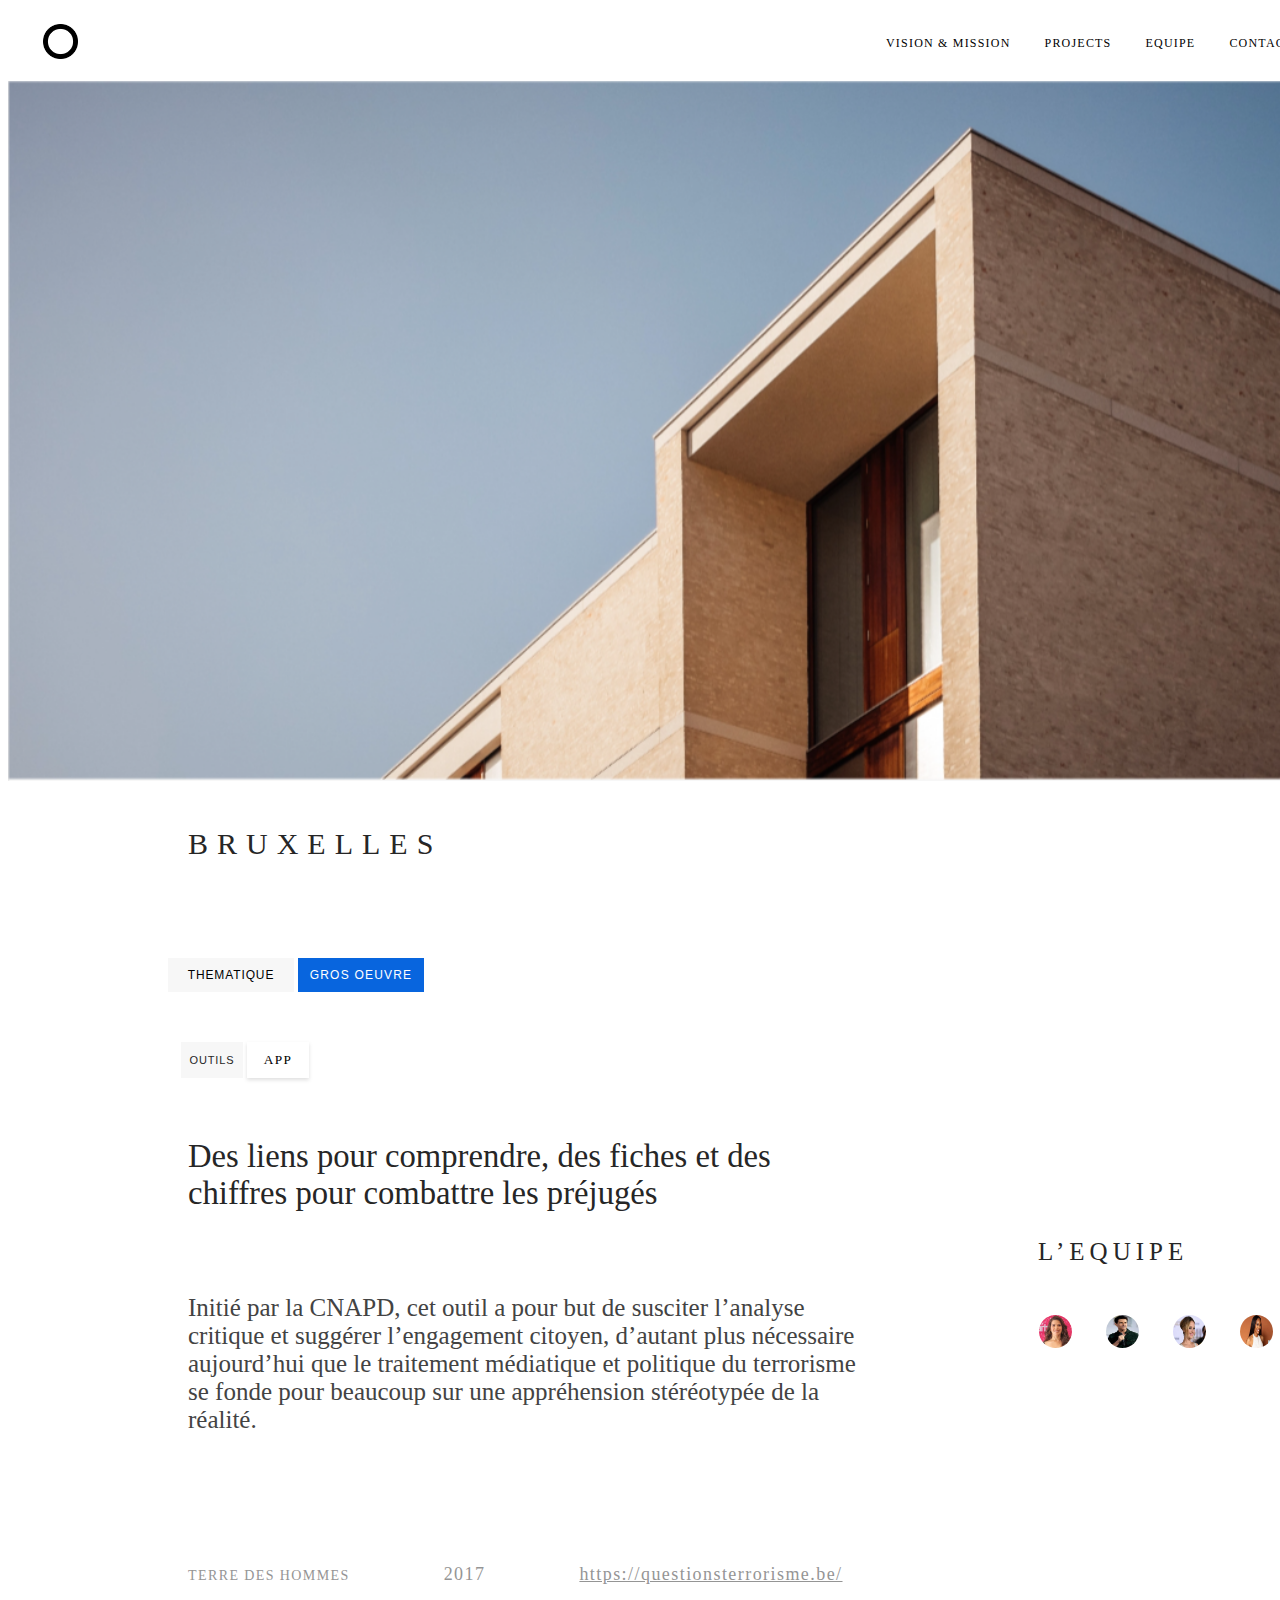
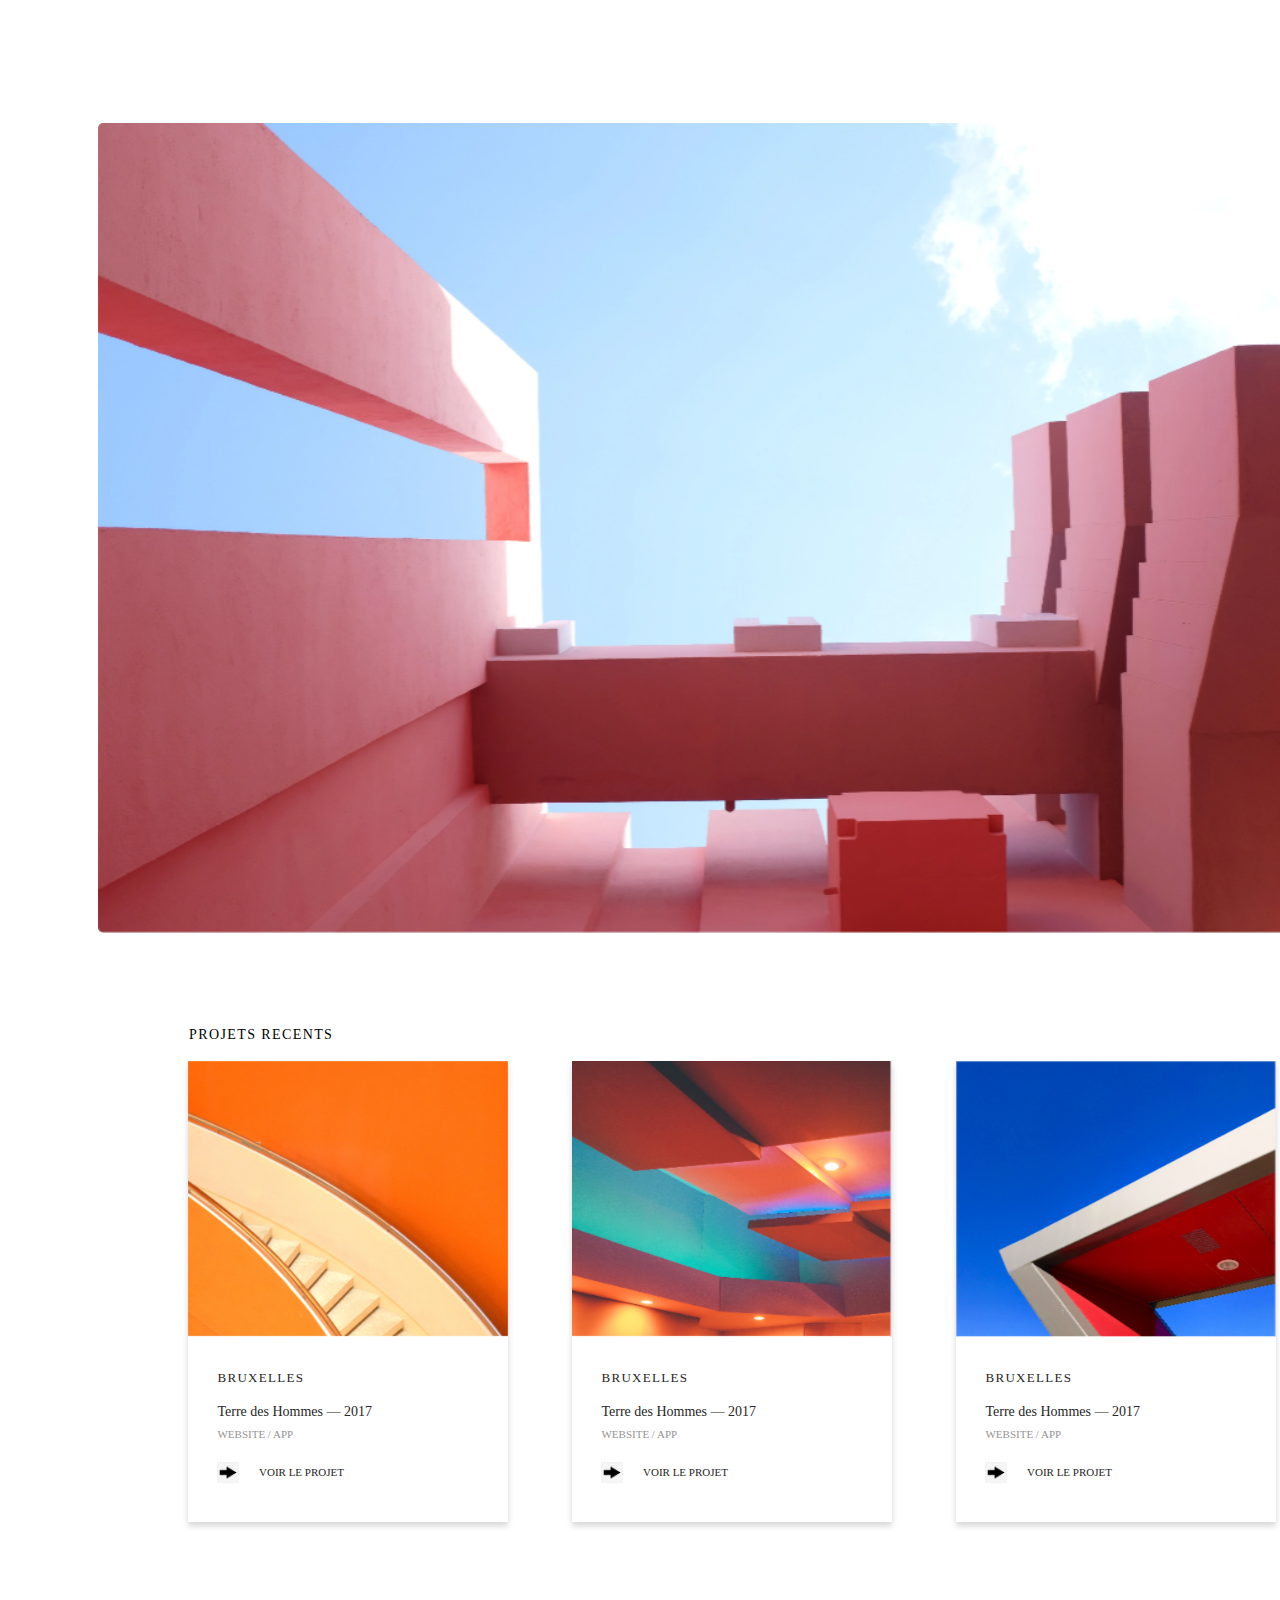
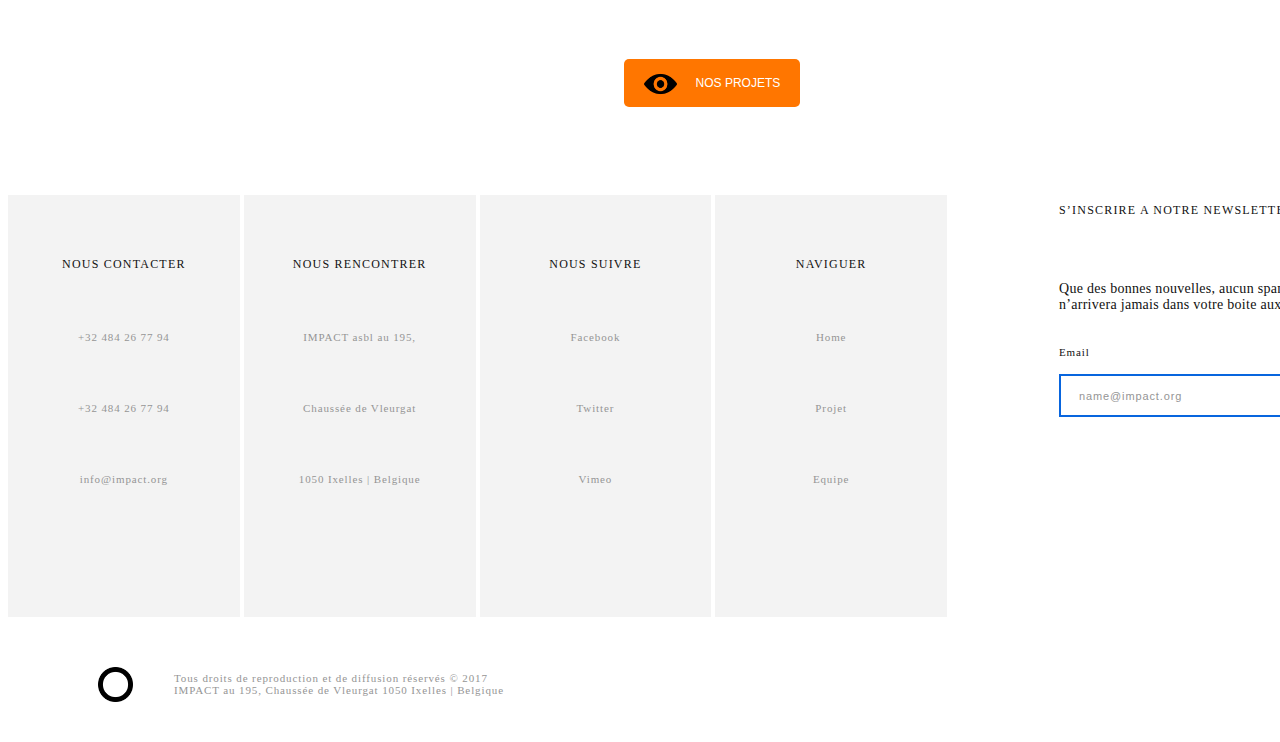
==== index.html @ a5f39573 "done" ====
<!DOCTYPE html>
<html lang="en">
<head>
    <meta charset="UTF-8">
    <meta name="viewport" content="width=device-width, initial-scale=1.0">
    <link rel="stylesheet" href="style.css">
    <title>for-me</title>
</head>
<body>
    <header>
        <a href="index.html">
            <img class="logo-1" src="img/logo.png" alt="logo">
        </a>
        <nav>
            <ul class="navigation">
                <li>
                    <a class="VISION-MISSION" href="#">VISION & MISSION</a>
                </li>
                <li>
                    <a class="PROJECTS" href="#">PROJECTS</a>
                </li>
                <li>
                    <a class="EQUIPE" href="#">EQUIPE</a>
                </li>
                <li>
                    <a class="CONTACT" href="#">CONTACT</a>
                </li>
            </ul>
        </nav>
    </header>
    <main>
        <section>
            <img class="first-image" src="img/img-1.png" alt="flat-image">
            <h3 class="first-image-title">BRUXELLES</h3>
            <div>
                <button class="thematique">THEMATIQUE</button>
                <button class="gros-button">GROS OEUVRE</button>
            </div>
            <div>
                <button class="outils">OUTILS</button>
                <button class="app-button">APP</button>
            </div>
        </section>
        <section>
            <div class="texts-div">
                <p class="text-1">Des liens pour comprendre, des fiches et des 
                    chiffres pour combattre les préjugés
                </p>
                <p class="text-2">Initié par la CNAPD, cet outil a pour but de susciter 
                    l’analyse critique et suggérer l’engagement citoyen, 
                    d’autant plus nécessaire aujourd’hui que le traitement
                    médiatique et politique du terrorisme se fonde pour 
                    beaucoup sur une appréhension stéréotypée 
                    de la réalité.
                </p>
            </div>
            <div class="image-bin">
                <h4 class="image-bin-title">L’EQUIPE</h4>
                <div class="image-holder">
                    <ul class="image-list">
                        <li>
                            <img class="photo" src="img/images (1).jpeg" alt="photo">
                            <div class="hide-it">
                                <div class="hide-par">
                                    <p class="hide-1">VIDEO <br> D’ANIMATION</p>
                                    <p class="hide-2">CONSEILLER SCIENTIFIQUE</p>
                                    <p class="hide-3">Bill Roy <br> et Snoopy</p>
                                </div>
                            </div>
                        </li>
                        <li>
                            <img class="photo" src="img/images (2).jpeg" alt="second-photo">
                            <div class="hide-it">
                                <div class="hide-par">
                                    <p class="hide-1">VIDEO <br> D’ANIMATION</p>
                                    <p class="hide-2">CONSEILLER SCIENTIFIQUE</p>
                                    <p class="hide-3">Bill Roy <br> et Snoopy</p>
                                </div>
                            </div>
                        </li>
                        <li>
                            <img class="photo" src="img/images (3).jpeg" alt="third-photo">
                            <div class="hide-it">
                                <div class="hide-par">
                                    <p class="hide-1">VIDEO <br> D’ANIMATION</p>
                                    <p class="hide-2">CONSEILLER SCIENTIFIQUE</p>
                                    <p class="hide-3">Bill Roy <br> et Snoopy</p>
                                </div>
                            </div>
                        </li>
                        <li>
                            <img class="photo" src="img/images (4).jpeg" alt="fourth-photo">
                            <div class="hide-it">
                                <div class="hide-par">
                                    <p class="hide-1">VIDEO <br> D’ANIMATION</p>
                                    <p class="hide-2">CONSEILLER SCIENTIFIQUE</p>
                                    <p class="hide-3">Bill Roy <br> et Snoopy</p>
                                </div>
                            </div>
                        </li>
                    </ul>
                </div>
            </div>
            <div class="last-3">
                <p class="last-3-text-1">TERRE DES HOMMES</p>
                <p class="last-3-text-2">2017</p>
                <p class="last-3-text-2">
                    <a href="https://questionsterrorisme.be/">https://questionsterrorisme.be/</a>
                </p>
            </div>
        </section>
        <section>
            <img class="second-image" src="img/img-2.png" alt="image">
        </section>
        <section>
            <p class="projets">PROJETS RECENTS</p>
            <div class="block-image3">
                <article class="block">
                    <img class="block-image" src="img/img-3.png" alt="image">
                    <p class="block-title-1">BRUXELLES</p>
                    <p class="block-title-2">Terre des Hommes — 2017</p>
                    <p class="block-title-3">WEBSITE / APP</p>
                    <div class="for-arrow">
                        <img class="arrow" src="img/arrow.png" alt="arrow-image">
                        <p class="for-arrow-title">VOIR LE PROJET</p>
                    </div>
                </article>
                <article class="block">
                    <img class="block-image" src="img/img-4.png" alt="block-image-2">
                    <p class="block-title-1">BRUXELLES</p>
                    <p class="block-title-2">Terre des Hommes — 2017</p>
                    <p class="block-title-3">WEBSITE / APP</p>
                    <div class="for-arrow">
                        <img class="arrow" src="img/arrow.png" alt="arrow-image">
                        <p class="for-arrow-title">VOIR LE PROJET</p>
                    </div>
                </article>
                <article class="block">
                    <img class="block-image" src="img/img-5.png" alt="block-image-3">
                    <p class="block-title-1">BRUXELLES</p>
                    <p class="block-title-2">Terre des Hommes — 2017</p>
                    <p class="block-title-3">WEBSITE / APP</p>
                    <div class="for-arrow">
                        <img class="arrow" src="img/arrow.png" alt="arrow-image">
                        <p class="for-arrow-title">VOIR LE PROJET</p>
                    </div>
                </article>
            </div>
            <button class="eye">
                <img class="eye-image" src="img/last-eye.png" alt="eye-image">
                <p class="eye-title">NOS PROJETS</p>
            </button>
        </section>
        <section class="last-section">
            <div  class="column-1">
                <div class="column">
                    <p class="column-title">NOUS CONTACTER</p>
                    <p class="column-text">+32 484 26 77 94</p>
                    <p class="column-text">+32 484 26 77 94</p>
                    <p class="column-text">info@impact.org</p>
                </div>
                <div class="column">
                    <p class="column-title">NOUS RENCONTRER</p>
                    <p class="column-text">IMPACT asbl au 195,</p>
                    <p class="column-text">Chaussée de Vleurgat</p>
                    <p class="column-text">1050 Ixelles | Belgique</p>
                </div>
                <div class="column">
                    <p class="column-title">NOUS SUIVRE</p>
                    <p class="column-text">Facebook</p>
                    <p class="column-text">Twitter</p>
                    <p class="column-text">Vimeo</p>
                </div>
                <div class="column">
                    <p class="column-title">NAVIGUER</p>
                    <p class="column-text">Home</p>
                    <p class="column-text">Projet</p>
                    <p class="column-text">Equipe</p>
                </div>
            </div>
            <div class="email">
                <p class="email-title">S’INSCRIRE A NOTRE NEWSLETTER</p>
                <p class="email-text">
                    Que des bonnes nouvelles, aucun spam <br> n’arrivera 
                    jamais dans votre boite aux lettres !
                </p>
                <p class="email-1">Email</p>
                <input class="email-input" type="email" placeholder="name@impact.org">
                <button class="email-button"><span class="okey">OK</span></button>
            </div>
        </section>
    </main>
    <footer>
        <div class="logo-2">
            <img class="logo" src="img/logo.png" alt="logo">
            <p class="footer-text">
                Tous droits de reproduction et de diffusion réservés © 2017 <br> IMPACT au 
                195, Chaussée de Vleurgat 1050 Ixelles | Belgique
            </p>
        </div>
    </footer>
</body>
</html>
---- style.css ----
body{
    background-color: white;
    width: 1440px;
}
header{
    max-width: 2000px;
    width: 100%;
    height: 73px;
    background-color: white;
}
.logo-1{
    display: inline-block;
    max-width: 35px;
    height: 35px;
    margin-left: 35px;
    margin-top: 16px;
}

.navigation{
    margin-top: -30px;
    margin-left: 828px;
    padding-left: 20px;
}
.navigation li{
    display: inline-block;
    left: 100px;
    list-style: none;
    padding-bottom: 27px;
    padding-left: 30px;
}
.VISION-MISSION:hover {
    font-size: 14px;
    color: red;
}
.PROJECTS:hover {
    font-size: 14px;
    color: red;
}
.EQUIPE:hover {
    font-size: 14px;
    color: red;
}
.CONTACT:hover{
    font-size: 14px;
    color: red;
}
.navigation a{
    display: inline-block;
    text-decoration: none;
    color: black;
    font-size: 12px;
    font-weight: 18;
    letter-spacing: 1.2px;
}
.first-image{
    width: 100%;
    height: 700px;
}
.first-image-title{
    font-family: font-1;
    font-size: 30px;
    font-weight: 43;
    color: #262626;
    font-style: bold;
    letter-spacing: 9px;
    margin-left: 180px;
    margin-top: 42px;
}
.thematique{
    width: 126px;
    height: 34px;
    display: inline-block;
    padding: 0;
    border: none;
    background-color: #f7f7f7;
    font-size: 12px;
    font-weight: 33;
    font-style: bold;
    margin-left: 160px;
    margin-top: 67px;
    letter-spacing: 0.88px;
}
.gros-button{
    width: 126px;
    height: 34px;
    display: inline-block;
    border: none;
    padding: 0;
    background-color: #0865de;
    color: white;
    font-size: 12px;
    font-weight: 33;
    font-style: bold;
    letter-spacing: 1.2px;
}
.outils{
    display: inline-block;
    width: 62px;
    height: 36px;
    padding: 0;
    border: none;
    background-color: #f7f7f7;
    color: #262626;
    font-style: bold;
    font-size: 11px;
    font-weight: 20;
    margin-left: 173px;
    margin-top: 50px;
    letter-spacing: 0.88px;
}
.app-button{
    display: inline-block;
    width: 62px;
    height: 36px;
    padding: 0;
    border: none;
    background-color: white;
    box-shadow: 0px 2px 4px #00000021;
    font-family: font-1;
    letter-spacing: 1.4px;
}
.texts-div{
    display: inline-block;
}
.text-1{
    font-size: 32.7px;
    font-weight: 48.6;
    color: #262626;
    letter-spacing: 0px;
    max-width: 607px;
    width: 100%;
    height: 96px;
    margin-left: 180px;
    margin-top: 60px;
}
.text-2{
    font-size: 25px;
    font-weight: 44;
    color: #434343;
    letter-spacing: 0px;
    max-width: 686px;
    width: 100%;
    height: 212px;
    margin-left: 180px;
    margin-top: 60px;
}
.image-bin{
    position: relative;
    max-width: 393px;
    width: 100%;
    height: 288px;
    background-color: #FFFFFF;
    display: inline-block;
    margin-left: 70px;
    vertical-align: top;
    margin-top: 70px;
    display: inline-block;
}
.image-bin-title{
    font-size: 25px;
    font-weight: 30;
    color: #262626;
    letter-spacing: 5px;
    margin-left: 90px;
    margin-top: 90px;
    font-style: bold;
}
.image-holder{
    display: inline-block;
    position: absolute;
    width: 300px;
    left: 33px; 
}
.photo{
    display: inline-block;
    max-width: 33px;
    width: 100%;
    height: 33px;
    border-radius: 50%;
}
.image-list {
    list-style: none;
    margin-left: -12px;
}
.image-list li{
    position: relative;
    display: inline-block;
    max-width: 33px;
    width: 100%;
    height: 33px;
    border-radius: 50%;
    margin-left: 30px;
}
.hide-1{
    font-size: 14px;
    font-weight: 18;
    text-align: center;
    color: white;
    font-style: bold;
}
.hide-2{
    font-size: 10px;
    font-weight: 16;
    columns: white;
    text-align: center;
}
.hide-3{
    font-size: 12px;
    font-weight: 16;
    color: white;
    text-align: center;
}
.hide-par{
    padding-top: 15px;
}
.hide-it{
    margin-top: 10px;
    margin-left: -75px;
    position: absolute;
    display: none;
    width: 182px;
    height: 163px;
    color: white;
    background-color: #0865DE;
    border-radius: 5%;
}
.photo:hover + .hide-it {
    display: block;
}
.last-3{
    margin-left: 90px;
    margin-top: 15px;
}
.last-3 p{
    padding-left: 90px;
}
.last-3-text-1{
    display: inline-block;
    font-family: font-1;
    font-size: 14px;
    font-weight: 33.3;
    color: #959595;
    font-style: bold;
    letter-spacing: 1.4px;
}
.last-3-text-2{
    display: inline-block;
    font-family: font-2;
    font-size: 18px;
    font-weight: 39.3;
    color: #959595;
    letter-spacing: 1.44px;
}
.last-3-text-2 a{
    color: #959595;
}
.second-image{
    max-width: 1260px;
    width: 100%;
    height: 810px;
    border-radius: 5px;
    margin-left: 90px;
    margin-top: 120px;
}
.projets{
    max-width: 160px;
    width: 100%;
    height: 20px;
    font-size: 14px;
    font-style: bold;
    font-weight: 33.3;
    color: #000000;
    letter-spacing: 1.4px;
    margin-left: 181px;
    margin-top: 90px;
}
.block-image3{
    max-width: 1148.69pxpx;
    width: 100%;
    height: 178.31px;
    margin-left: 120px;
}
.block{
    display: inline-block;
    max-width: 320px;
    width: 100%;
    height: 461.38px;
    background-color: white;
    margin-left: 60px;
    box-shadow: 0px 4px 6px #00000029;
}
.block-image{
    max-width: 320px;
    width: 100%;
    height: 275.84px;
}
.block-title-1{
    font-size: 13px;
    font-style: bold;
    font-weight: 31;
    color: #262626;
    letter-spacing: 1.3px;
    margin-top: 29.45px;
    margin-left: 29.45px;
}
.block-title-2{
    font-size: 14px;
    font-weight: 31;
    color: #262626;
    margin-top: 18px;
    margin-left: 29.45px;
}
.block-title-3{
    font-size: 11px;
    font-weight: 31;
    font-style: bold;
    color: #959595;
    margin-top: -6px;
    margin-left: 29.45px;
}
.arrow{
    max-width: 21.58px;
    width: 100%;
    height: 21.58px;
    margin-left: 29.45px;
    vertical-align: middle;
}
.for-arrow{
    margin-top: 15px;
}
.for-arrow-title{
    display: inline-block;
    font-size: 11px;
    font-weight: 31;
    font-style: bold;
    color: #262626;
    margin-left: 16px;
}
.eye{
    max-width: 176.32px;
    width: 100%;
    height: 48px;
    background-color: #FF7600;
    margin-top: 420px;
    margin-left: 616px;
    border: none;
    padding: 0;
    border-radius: 5px;
}
.eye-image{
    display: inline-block;
    max-width: 32.91px;
    width: 100%;
    height: 34.52px;
    vertical-align: middle;
}
.eye-title{
    display: inline-block;
    font-size: 12px;
    font-weight: 33.3;
    font-style: bold;
    color: #FFFFFF;
    margin-left: 15px;
}
.column{
    display: inline-block;
    background-color: #f3f3f3;
    max-width: 231.75px;
    width: 100%;
    height: 422px;
}
.column-title{
    font-size: 12px;
    font-weight: 33.3;
    color: #111111;
    font-style: bold;
    letter-spacing: 1.2px;
    text-align: center;
    margin-top: 62px;
}
.column-text{
    font-size: 11px;
    font-weight: 50;
    color: #959595;
    letter-spacing: 0.88px;
    text-align: center;
    margin-top: 59px;
}
.column-1{
    display: inline-block;
    max-width: 940px;
    width: 100%;
    height: 422px;
}
.email{
    position: absolute;
    max-width: 513px;
    display: inline-block;
    background-color: white;
    top: 3341px;
    left: 950px;
    width: 513px;
    height: 420px;
}
.email-title{
    font-family: font-1;
    font-weight: 33.3;
    font-size: 12px;
    color: #111111;
    letter-spacing: 1.2px;
    font-style: bold;
    margin-left: 109px;
    margin-top: 62px;
}
.email-text{
    font-size: 14px;
    font-weight: 20;
    color: #111111;
    letter-spacing: 0.28px;
    margin-left: 109px;
    margin-top: 63px;
}
.email-1{
    font-size: 11px;
    font-weight: 50;
    color: #111111;
    letter-spacing: 0.88px;
    margin-left: 109px;
    margin-top: 33px;
}
::placeholder{
    color: #959595;
    font-size: 11px;
    font-weight: 50;
    letter-spacing: 0.88px;
    padding-left: 16px;
}
.email-input{
    border: 2px solid #0865DE;
    max-width: 249.73px;
    width: 100%;
    height: 37px;
    margin-left: 109px;
    margin-top: 5px;
}
.email-button{
    border: none;
    padding: 0;
    background-color: #0865DE;
    max-width: 45px;
    width: 100%;
    height: 42px;
    margin-left: -4px;
    
}
.okey{
    color: #FFFFFF;
    font-size: 11px;
    font-weight: 50;
    letter-spacing: 0.88px;
}
.last-section{
    margin-top: 88px;
}
footer{
    max-width: 1440px;
    width: 100%;
    height: 116.25px;
}
.logo{
    display: inline-block;
    max-width: 35px;
    width: 100%;
    height: 35px;
    margin-left: 90px;
    margin-top: 49.25px;
}
.footer-text{
    display: inline-block;
    font-size: 11px;
    font-weight: 20;
    color: #959595;
    letter-spacing: 0.88px;
    margin-left: 37px;
    vertical-align: top;
    margin-top: 55px;
}
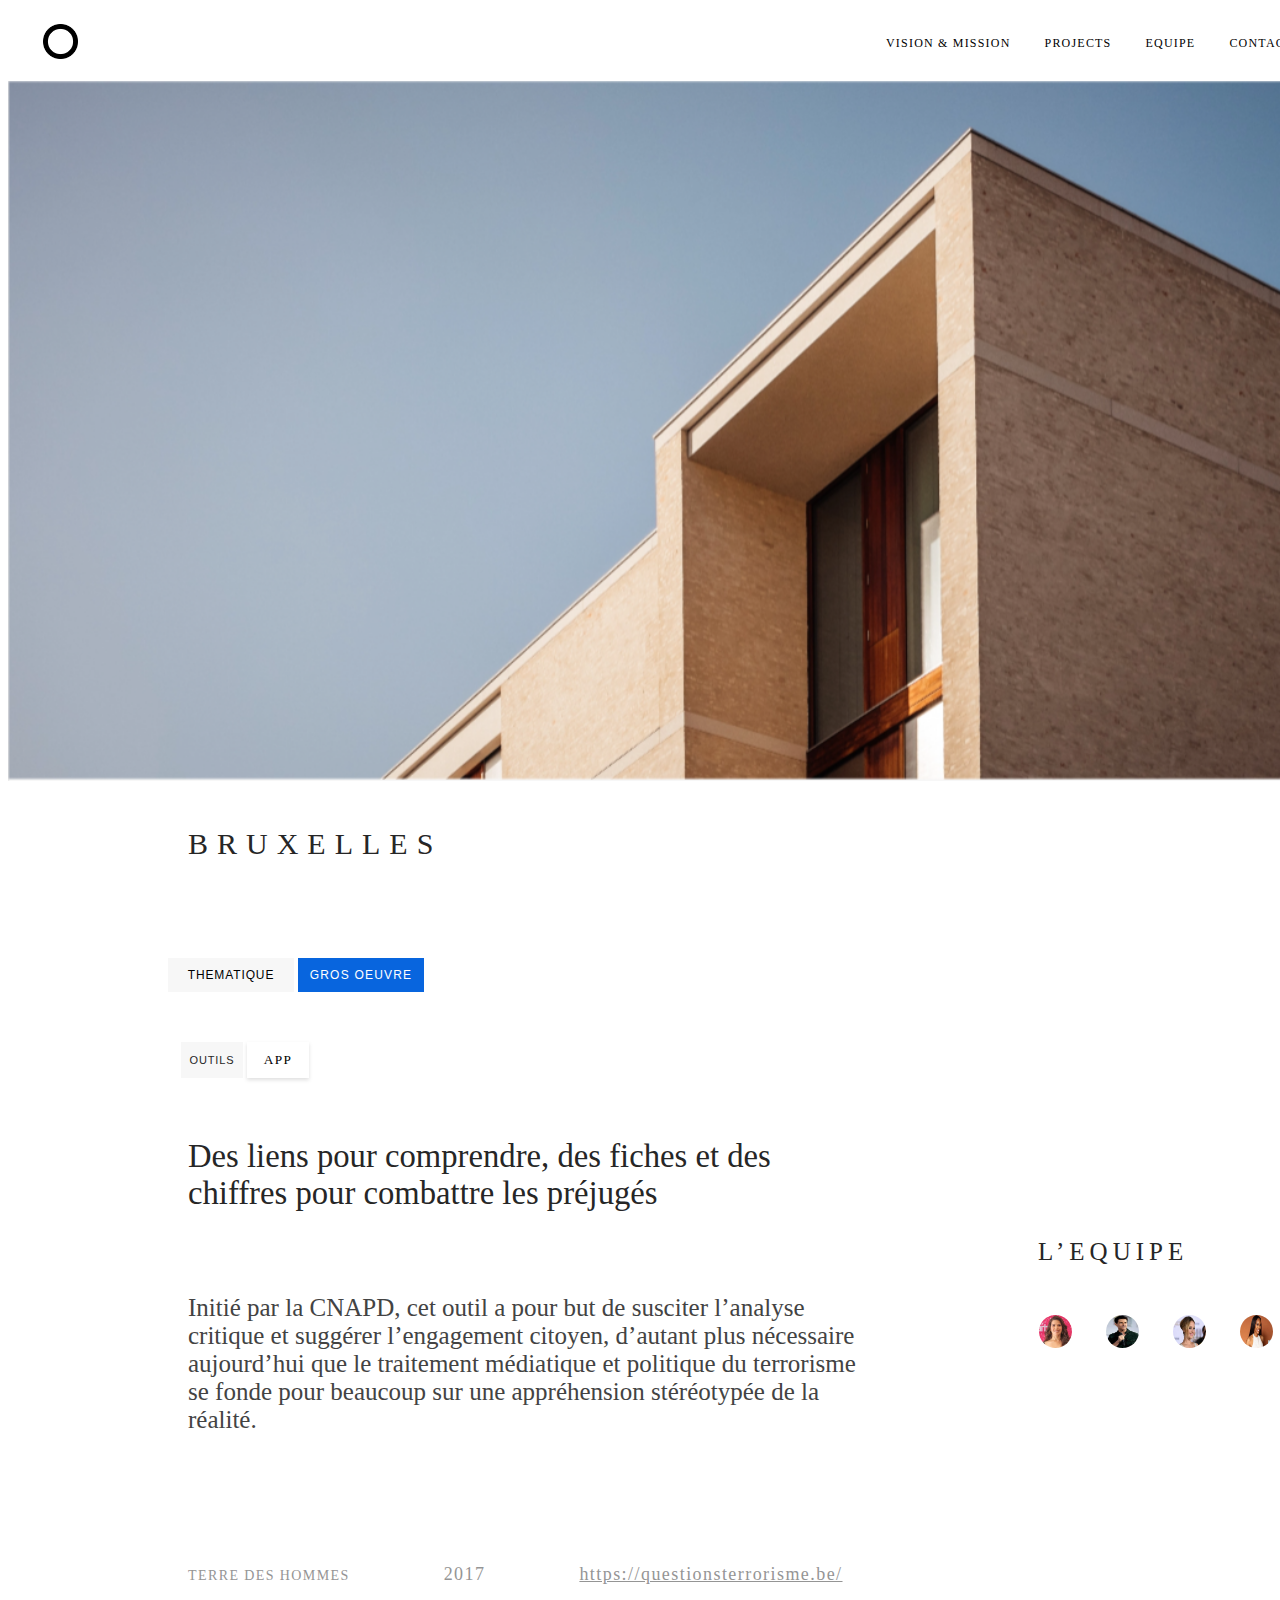
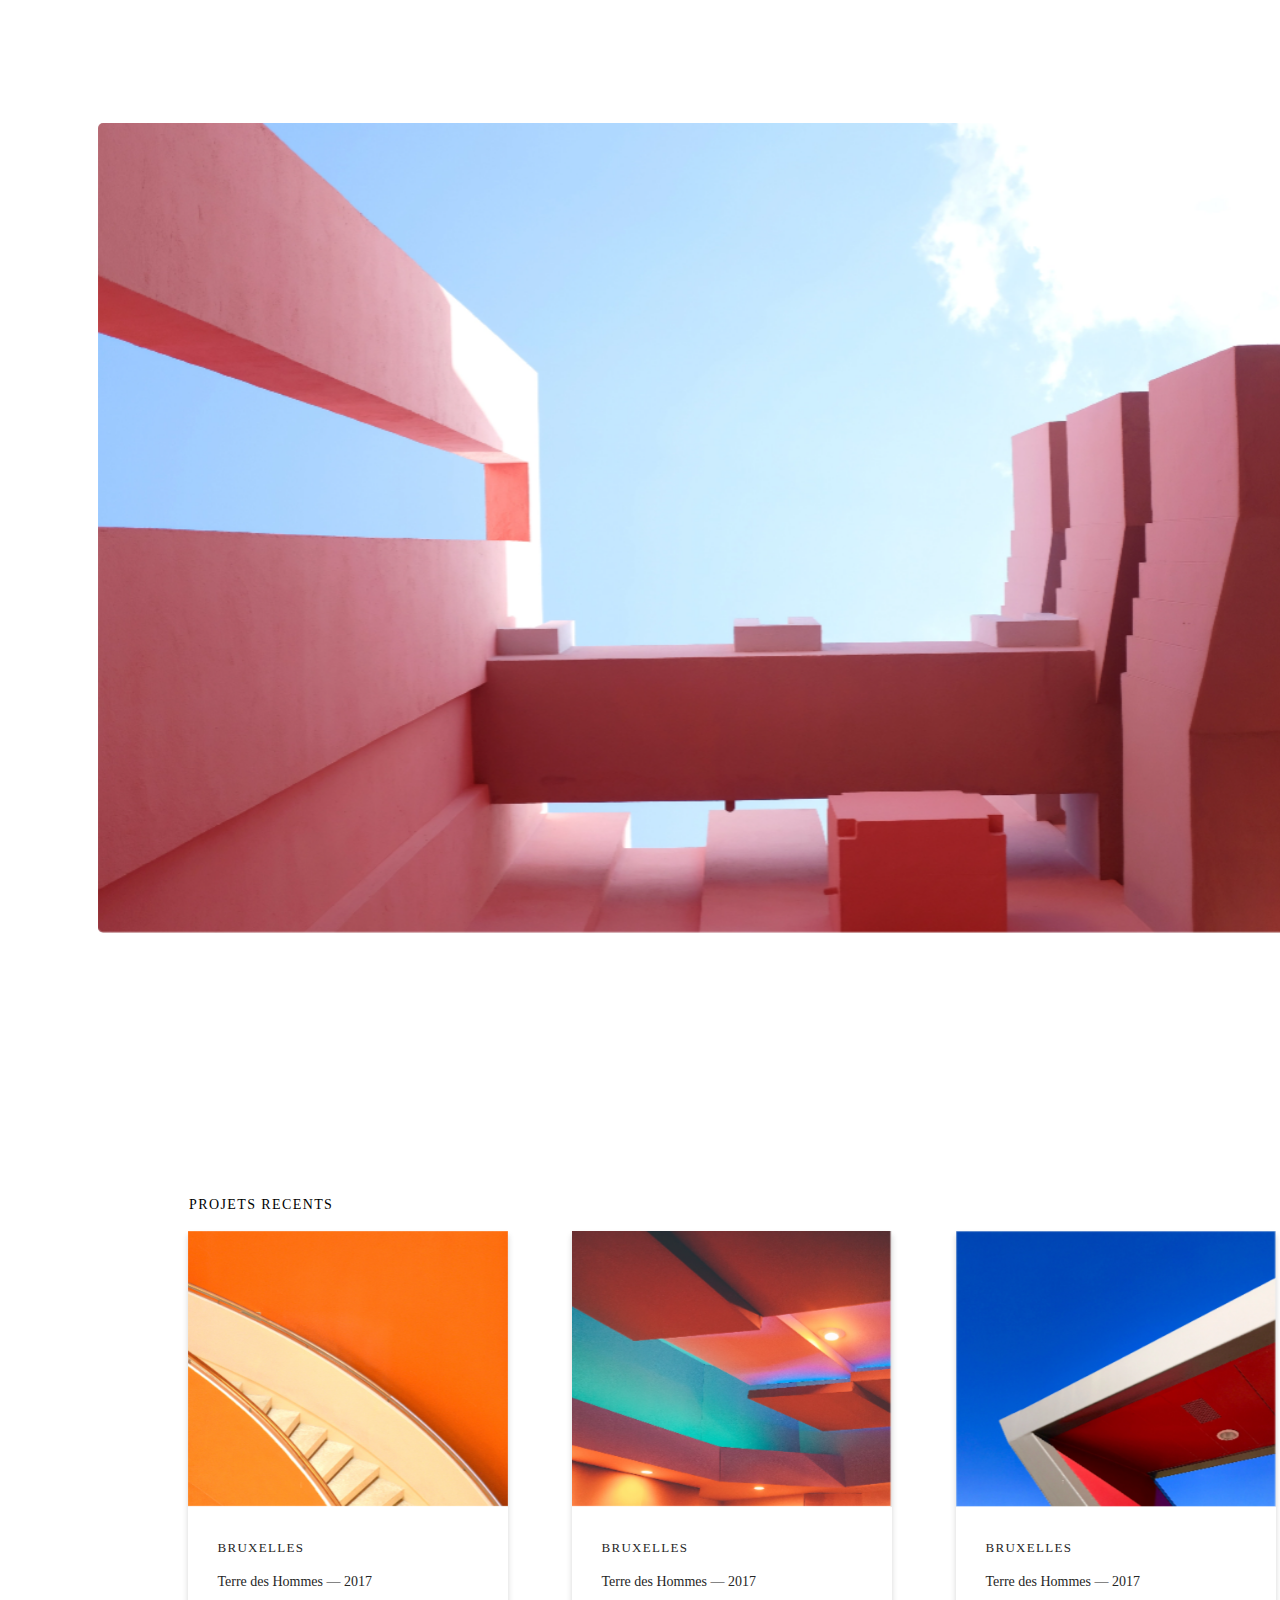
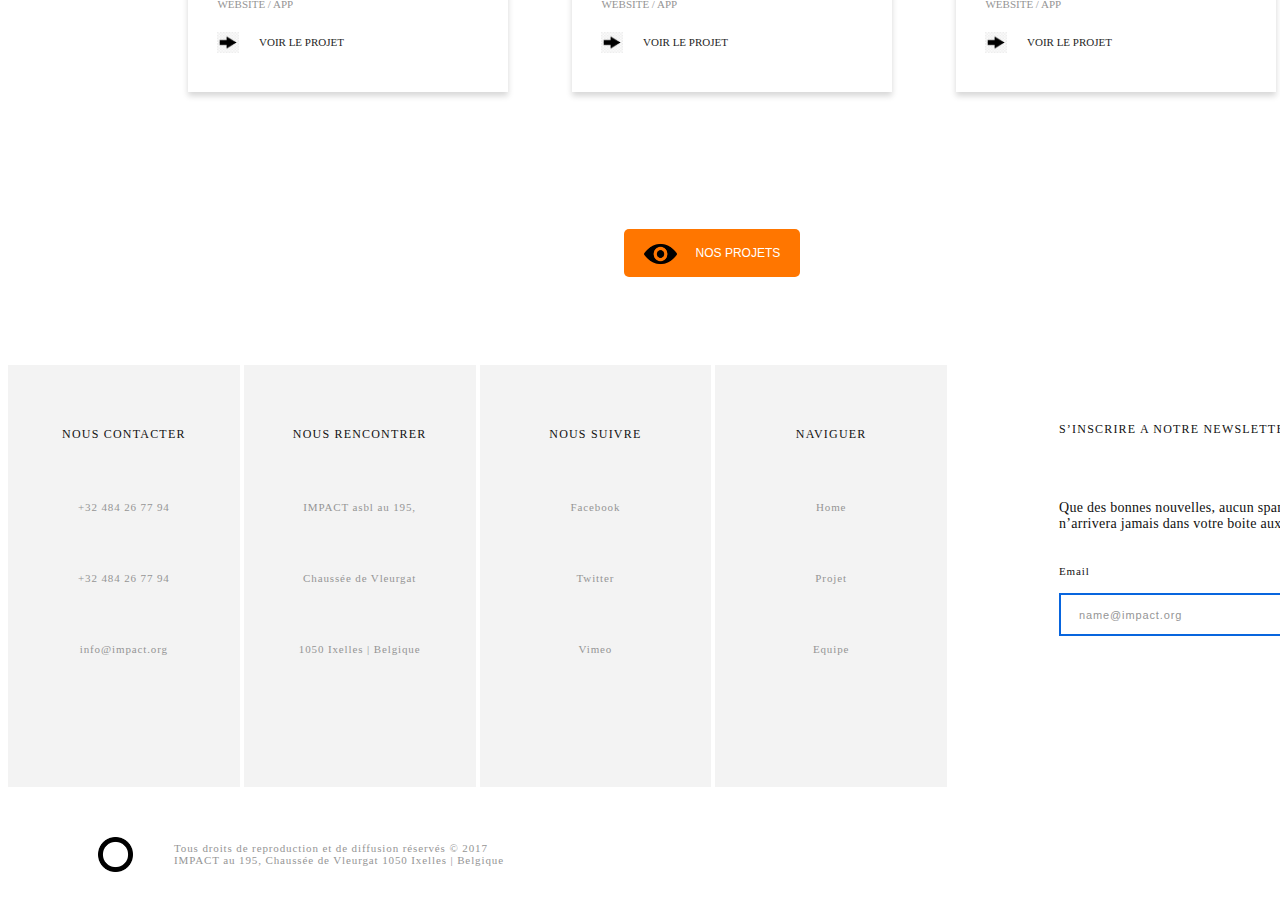
==== commit 785101bb: "done" ====
--- a/index.html
+++ b/index.html
@@ -20,7 +20,7 @@
                     <a class="PROJECTS" href="#">PROJECTS</a>
                 </li>
                 <li>
-                    <a class="EQUIPE" href="#">EQUIPE</a>
+                    <a class="EQUIPE" href="dashboard.html">EQUIPE</a>
                 </li>
                 <li>
                     <a class="CONTACT" href="#">CONTACT</a>
--- a/style.css
+++ b/style.css
@@ -397,7 +397,7 @@
     max-width: 513px;
     display: inline-block;
     background-color: white;
-    top: 3341px;
+    top: 3560px;
     left: 950px;
     width: 513px;
     height: 420px;
@@ -485,3 +485,235 @@
     vertical-align: top;
     margin-top: 55px;
 }
+.heading-1 {
+    padding-top: 150px;
+    padding-left: 180px;
+    width: 153px;
+    height: 43px;
+    letter-spacing: 9px;
+}
+.first-p {
+    padding-top: 53px;
+    padding-left: 180px;
+    width: 650px;
+    height: 97px;
+    font-size: 30px;
+}
+.heading-2 {
+    padding-top: 53px;
+    padding-left: 180px;
+    width: 512px;
+    height: 168px;
+}
+.second-p {
+    margin-top: -40px;
+    font-size: 30px;
+    padding-left: 180px;
+    width: 550px;
+    height: 168px;
+}
+
+.first-row {
+    margin-top: 150px;
+    width: 199px;
+    height: 218px;
+    border-radius: 50%;
+}
+.main-row {
+    display: flex;
+    justify-content: space-evenly;
+    flex-wrap: wrap;
+    flex-direction: row;
+    gap: 160px;
+    position: relative;
+    top: 69px;
+    left: 90px;
+    width: 1200px;
+    height: 923px;
+    background-color: white;
+}
+.main-row-bin { 
+    position: relative;
+    max-width: 199px;
+    width: 100%;
+    height: 278px;
+    background-color: white;
+}
+.title1 {
+    position: absolute;
+    font-size: 18px;
+    font-weight: 31;
+    top: 170px;
+    margin-top: 229px;
+    margin-left: 53px;
+}
+.title1-1 {
+    position: absolute;
+    font-size: 18px;
+    font-weight: 31;
+    top: 180px;
+    left: 10px;
+    margin-top: 263px;
+    margin-left: 5px;
+    width: 400px;
+}
+.emplois {
+    height: 580px;
+    width: 100%;
+    position: relative;
+}
+.heading-3 {
+    position: absolute;
+    font-weight: 30;
+    font-size: 25px;
+    left: 180px;
+    letter-spacing: 5px;
+    top: 250px;
+}
+.heading3-text {
+    position: absolute;
+    font-size: 20px;
+    left: 180px;
+    max-width: 651px;
+    width: 100%;
+    height: 85px;
+    top: 300px;
+}
+.wraper{
+    display: flex;
+    flex-direction: row;
+    flex-wrap: nowrap;
+    justify-content: space-evenly;
+}
+.bin{
+    position: relative;
+    max-width: 315px;
+    width: 100%;
+    height: 147px;
+    background-color: blue;
+    border-radius: 3px;
+    
+}
+.bin-title-1{
+    position: absolute;
+    font-size: 14px;
+    color: #FFFFFF;
+    margin-left: 30px;
+    margin-top: 27px; 
+}
+.bin-title-2{
+    position: absolute;
+    font-size: 12px;
+    margin-left: 30px;
+    margin-top: 57px;
+}
+.loffre {
+text-decoration: none;
+position: absolute;
+font-size: 12px;
+color: #FFFFFF;
+margin-left: 64.2px;
+margin-top: 84px;
+}
+.notre {
+    height: 500px;
+    width: 100%;
+}
+.lasth1 {
+    position: absolute;
+    left: 1200px;
+    top: 2750px;
+}
+.lastp-1 {
+    position: absolute;
+    left: 1200px;
+    width: 540px;
+    height: 168px;
+    font-size: 25px;
+    top: 2850px;
+}
+.lastp-2 {
+    position: absolute;
+    left: 1200px;
+    top: 3050px;
+    font-size: 18px;
+    width: 540px;
+    height: 61px;
+}
+.projets{
+    max-width: 160px;
+    width: 100%;
+    height: 20px;
+    font-size: 14px;
+    font-weight: 33.3;
+    color: #000000;
+    margin-left: 181px;
+    margin-top: 260px;
+}
+.email2{
+    position: absolute;
+    max-width: 513px;
+    display: inline-block;
+    background-color: white;
+    top: 4990px;
+    left: 950px;
+    width: 513px;
+    height: 420px;
+}
+.email-title2{
+    font-family: font-1;
+    font-weight: 33.3;
+    font-size: 12px;
+    color: #111111;
+    letter-spacing: 1.2px;
+    font-style: bold;
+    margin-left: 109px;
+    margin-top: 62px;
+}
+.email-text2{
+    font-size: 14px;
+    font-weight: 20;
+    color: #111111;
+    letter-spacing: 0.28px;
+    margin-left: 109px;
+    margin-top: 63px;
+}
+.email-2{
+    font-size: 11px;
+    font-weight: 50;
+    color: #111111;
+    letter-spacing: 0.88px;
+    margin-left: 109px;
+    margin-top: 33px;
+}
+::placeholder2{
+    color: #959595;
+    font-size: 11px;
+    font-weight: 50;
+    letter-spacing: 0.88px;
+    padding-left: 16px;
+}
+.email-input2{
+    border: 2px solid #0865DE;
+    max-width: 249.73px;
+    width: 100%;
+    height: 37px;
+    margin-left: 109px;
+    margin-top: 5px;
+}
+.email-button2{
+    border: none;
+    padding: 0;
+    background-color: #0865DE;
+    max-width: 45px;
+    width: 100%;
+    height: 42px;
+    margin-left: -4px;
+    
+}
+.ok{
+    color: #FFFFFF;
+    font-size: 11px;
+    font-weight: 50;
+    letter-spacing: 0.88px;
+}